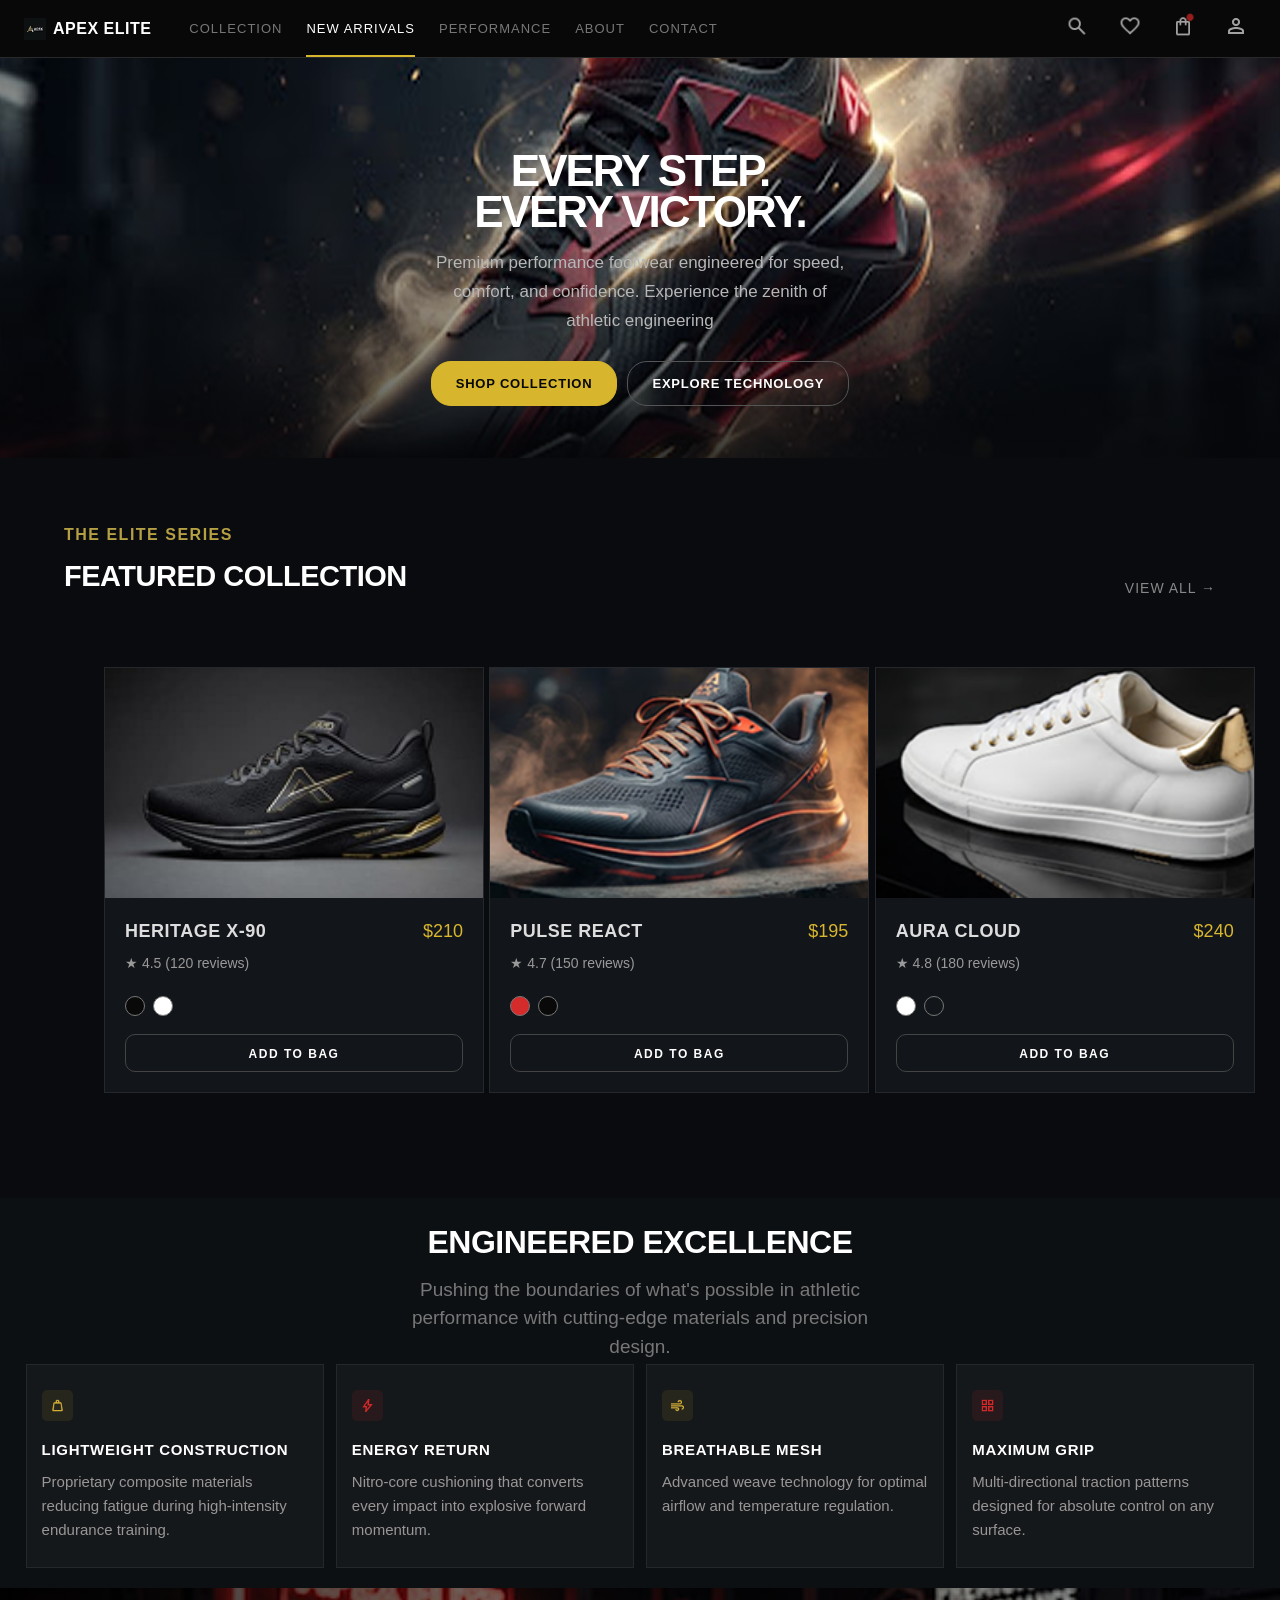
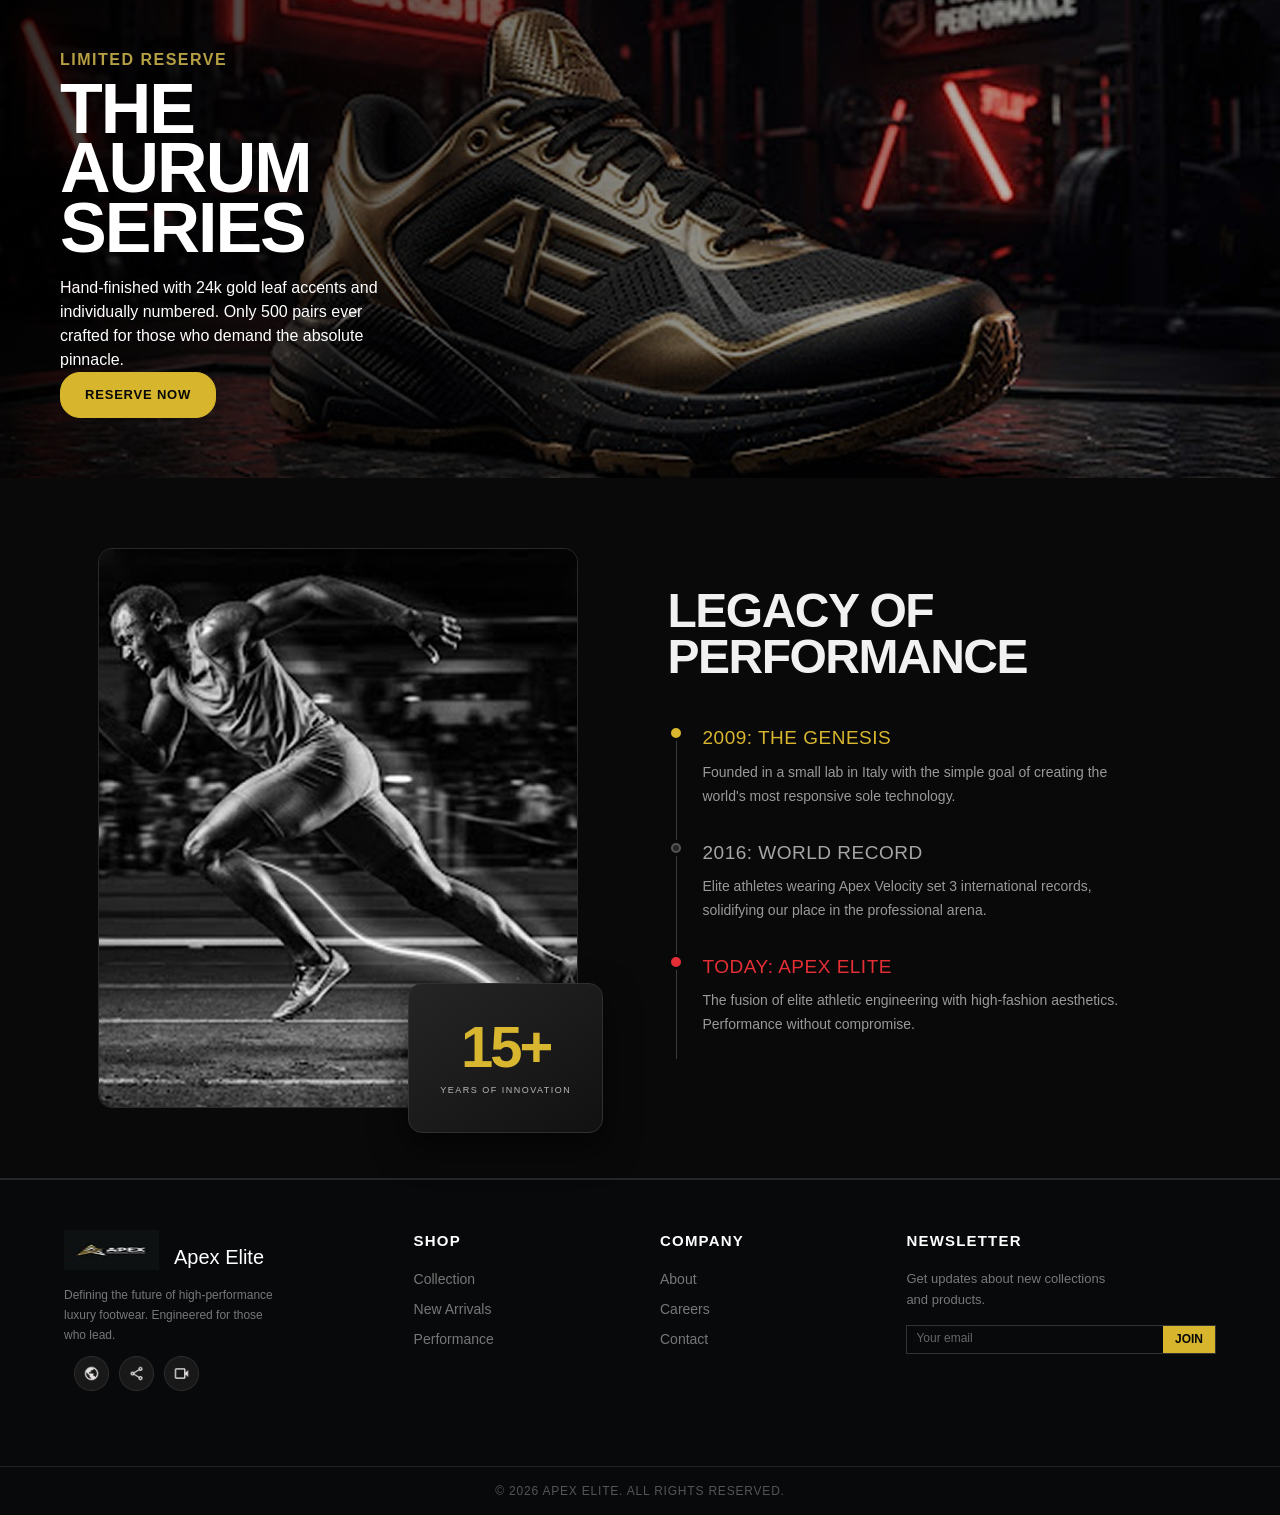
==== index.html @ 74d482a2 "first commit" ====
<!DOCTYPE html>
<html lang="en">

<head>
    <meta charset="UTF-8">
    <meta name="viewport"
        content="width=device-width, initial-scale=1.0">
    <title>APEX ELITE </title>
    <link rel="stylesheet" href="css/home.css">
    <link rel="stylesheet" href="css/navbar.css">
    <link rel="stylesheet" href="css/footer.css">
</head>
<body>

    <div id="header"></div>
    <div id="home"></div>
    <div id="footer"></div>
    <script src="js/main.js"></script>
</body>

</html>
---- css/home.css ----
* {
    margin: 0;
    padding: 0;
    box-sizing: border-box;
}
html {
    scroll-behavior: smooth;
}
body {
    background: #08090b;
    color: #ffffff;
    font-family: Arial, Helvetica, sans-serif;
    line-height: 1.5;
}
a {
    text-decoration: none;
}
button,
input {
    font-family: inherit;
}
button {
    cursor: pointer;
}
img {
    display: block;
    max-width: 100%;
}
#products-head{
    font-size: 30px;
    margin-top: 20px;
    margin-left: 40px;
}

.btn {
    display: inline-flex;
    align-items: center;
    justify-content: center;
    padding: 12px 24px;
    font-size: 9px;
    font-weight: 600;
    letter-spacing: 0.8px;
    border-radius: 2px;
    transition: 0.3s;
}
/* Yellow button */
.btn-primary {
    background: #d7b62d;
    color: #080808;
    border: 1px solid #d7b62d;
    border-radius: 20px;
    font-size: 13px;
}
.btn-primary:hover {
    background: #ffffff;
    border-color: #ffffff;
}
.btn-secondary {
    background: transparent;
    color: #ffffff;
    border-radius: 20px;
    border: 1px solid #555555;
    font-size: 13px;
}
.btn-secondary:hover {
    background: #ffffff;
    color: #080808;
    border-color: #ffffff;
}
section {
    width: 100%;
}
.section-label {
    margin-bottom: 8px;
    color: #b6a044;
    font-size: 16px;
    font-weight: 600;
    letter-spacing: 1.5px;
    text-transform: uppercase;
}
.section-header {
    display: flex;
    align-items: flex-end;
    justify-content: space-between;
    margin-bottom: 28px;
    font-size: 16px;
}
.section-header h2,
.section-heading h2 {
    font-size: 29px;
    font-weight: 700;
    letter-spacing: -0.5px;
}
.view-all {
    color: #888888;
    font-size: 14px;
    letter-spacing: 1px;
    transition: 0.3s;
}
.view-all:hover {
    color: #ffffff;
}
.hero {
    position: relative;
    min-height: 400px;
    display: flex;
    align-items: center;
    justify-content: center;
    background-image:
        url("../assets/banners/Image.png");
    background-size: cover;
    background-position: center;
    background-repeat: no-repeat;
    text-align: center;
}
.hero::before {
    content: "";
    position: absolute;
    inset: 0;
    background:
        linear-gradient(
            to bottom,
            transparent 40%,
            rgba(5, 6, 8, 0.8)
        );
}
.product-card {
    width: 100%;
    max-width: 380px;
    background: #1a1a1a;
    border: 1px solid #292929;
    overflow: hidden;
}
.product-image {
    position: relative;
    width: 100%;
    height: 290px;
    overflow: hidden;
    background: #222;
}
.product-image img {
    width: 100%;
    height: 100%;
    display: block;
    object-fit: cover;
    transition: transform 0.4s ease;
}
.product-card:hover .product-image img {
    transform: scale(1.04);
}
.badge {
    position: absolute;
    top: 12px;
    left: 12px;
    padding: 6px 11px;
    background: #d8b62f;
    color: #111;
    font-size: 10px;
    font-weight: 700;
    letter-spacing: 1px;
    text-transform: uppercase;
}
.badge1 {
    position: absolute;
    top: 12px;
    left: 12px;
    padding: 6px 11px;
    background: red;
    color: #111;
    font-size: 10px;
    font-weight: 700;
    letter-spacing: 1px;
    text-transform: uppercase;
}
.product-details {
    padding: 20px;
}
.product-top {
    display: flex;
    align-items: center;
    justify-content: space-between;
    margin-bottom: 8px;
}
.product-top h3 {
    color: #dddddd;
    font-size: 18px;
    font-weight: 600;
    letter-spacing: 0.5px;
}
.price {
    color: #d8b62f;
    font-size: 18px;
}
.rating {
    display: flex;
    align-items: center;
    gap: 5px;
    margin-bottom: 12px;
    color: #999999;
    font-size: 14px;
    font-weight: 500;
}
.star {
    color: #d8b62f;
    font-size: 15px;
}
.colors {
    display: flex;
    align-items: center;
    gap: 8px;
    padding: 10px 0;
    margin-bottom: 8px;
}
.color {
    width: 20px;
    height: 20px;
    display: block;
    border-radius: 50%;
    border: 1px solid #777;
    cursor: pointer;
}
.color.black {
    background: #090909;
}
.color.red {
    background: #d52b2b;
}
.color.yellow {
    background: #d8b62f;
}
.color.white {
    background: white;
}
.color.grey {
    background: rgb(99, 95, 95);
}

.color:hover {
    transform: scale(1.15);
}.add-to-bag {
    display: block;
    width: 100%;
    height: 38px;
    margin-top: 4px;
    background: transparent;
    border: 1px solid #444;
    color: #ffffff;
    font-size: 12px;
    border-radius: 10px;
    font-weight: 600;
    letter-spacing: 1.5px;
    text-align: center;
    text-decoration: none;
    line-height: 38px;
    transition: all 0.3s ease;
}

.add-to-bag:hover {
    background: #d8b62f;
    border-color: #d8b62f;
    color: #111;
}
.hero-content {
    position: relative;
    max-width: 600px;
    padding: 80px 20px 40px;
    z-index: 1;
}
/* Small text */
.hero-label {
    margin-bottom: 12px;
    color: #b8a34d;
    font-size: 8px;
    letter-spacing: 2px;
}
/* Main heading */
.hero h1 {
    margin-bottom: 16px;
    font-size: 44px;
    font-weight: 800;
    line-height: 0.95;
    letter-spacing: -2px;
    text-transform: uppercase;
}
.hero-description {
    max-width: 420px;
    margin: 0 auto 25px;
    color: #b7b7b7;
    font-size: 17px;
    line-height: 1.7;
}
/* Hero buttons */
.hero-buttons {
    display: flex;
    align-items: center;
    justify-content: center;
    gap: 10px;
}
.featured-section {
    padding: 65px 5%;
    background: #090b0e;
}
/* Product grid */
.product-grid {
    display: grid;
    grid-template-columns:
        repeat(3, minmax(0, 1fr));
    gap: 4px;
}
/* Product card */
.product-card {
    overflow: hidden;
    width: 800px;
    margin: 40px;
    background: #121519;
    border: 1px solid #24282c;
    transition:
        transform 0.3s ease,
        border-color 0.3s ease;
}
.product-card:hover {
    transform: translateY(-5px);
    border-color: #555555;
}
/* Product image */
.product-image {
    position: relative;
    height: 230px;
    overflow: hidden;
    background: #171b1f;
}
.product-image img {
    width: 100%;
    height: 100%;
    object-fit: cover;
    transition: transform 0.5s ease;
}
.product-card:hover .product-image img {
    transform: scale(1.05);
}

.product-badge {
    position: absolute;
    top: 10px;
    left: 10px;
    padding: 4px 7px;
    background: #d7b62d;
    color: #090909;
    font-size: 7px;
    font-weight: bold;
    letter-spacing: 0.8px;
}

.product-info {
    padding: 16px;
}
.product-category {
    margin-bottom: 5px;
    color: #777777;
    font-size: 7px;
    letter-spacing: 1.2px;
}
.product-info h3 {
    margin-bottom: 8px;
    color: #ffffff;
    font-size: 12px;
    letter-spacing: 0.4px;
}
.product-price {
    margin-bottom: 14px;
    color: #d7b62d;
    font-size: 11px;
    font-weight: 600;
}
.product-link {
    color: #999999;
    font-size: 7px;
    letter-spacing: 1px;
    transition: 0.3s;
}
.product-link:hover {
    color: #ffffff;
}

.excellence-section {
    padding: 20px 2%;
    background: #0d1013;
    text-align: center;
}

.section-heading {
    max-width: 500px;
    font-size: 14px;
    margin: 0 auto 3px;
}
.section-heading h2 {
    margin-bottom: 10px;
    text-transform: uppercase;
    font-size: 32px;
}
.section-heading > p:last-child {
    color: #777777;
    font-size: 19px;
}

.features-grid {
    display: grid;
    grid-template-columns:
        repeat(4, 1fr);
    gap: 12px;
}
.feature-card {
    min-height: 150px;
    padding: 25px 15px;
    background: #15181b;
    border: 1px solid #25282b;
    text-align: left;
    transition:
        transform 0.3s ease,
        border-color 0.3s ease;
}
.feature-card:hover {
    transform: translateY(-4px);
    border-color: #555555;
}
.feature-card img {
    width: 31px;
    height: 31px;
    margin-bottom: 18px;
    object-fit: contain;
}
.feature-card h3 {
    margin-bottom: 8px;
    font-size: 15px;
    letter-spacing: 0.7px;
}
.feature-card p {
    color: #9a9696;
    font-size: 15px;
    line-height: 1.6;
}
.aurum-section {
    position: relative;
    min-height: 300px;
    display: flex;
    align-items: center;
    padding: 60px;
    background-image:
        linear-gradient(
            to right,
            rgba(0, 0, 0, 0.8),
            rgba(0, 0, 0, 0.15)
        ),
        url("../assets/banners/Image (4).png");
    background-size: cover;
    background-position: center;
}
.aurum-content {
    position: relative;
    max-width: 350px;
    z-index: 1;
}
.aurum-content h2 {
    margin-bottom: 18px;
    font-size: clamp(42px, 6vw, 70px);
    line-height: 0.85;
    font-weight: 800;
    letter-spacing: -2px;
}
.legacy-section {
    width: 100%;
    min-height: 640px;
    display: grid;
    grid-template-columns: 1fr 1fr;
    align-items: center;
    gap: 55px;
    padding: 70px 5%;
    background: #090909;
}
.legacy-image-container {
    position: relative;
    width: 100%;
    max-width: 480px;
    margin: auto;
}
.legacy-image {
    width: 100%;
    height: 560px;
    overflow: hidden;
    border-radius: 14px;
    border: 1px solid #292929;
    background: #111;
}
.legacy-image img {
    width: 100%;
    height: 100%;
    display: block;
    object-fit: cover;
    object-position: center;
    filter: grayscale(100%);
    transition: transform 0.5s ease;
}
.legacy-image:hover img {
    transform: scale(1.03);
}
.innovation-badge {
    position: absolute;
    right: -25px;
    bottom: -25px;
    width: 195px;
    height: 150px;
    display: flex;
    flex-direction: column;
    align-items: center;
    justify-content: center;
    background: linear-gradient(
        145deg,
        #252525,
        #111111
    );
    border: 1px solid #303030;
    border-radius: 14px;
    box-shadow:
        0 15px 35px rgba(0, 0, 0, 0.6);
    z-index: 2;
}
.innovation-badge h3 {
    margin: 0;
    color: #d8b62f;
    font-size: 58px;
    line-height: 1;
    font-weight: 800;
    letter-spacing: -3px;
}
.innovation-badge p {
    margin-top: 8px;
    color: #b7b7b7;
    font-size: 9px;
    letter-spacing: 1.5px;
}
.legacy-content {
    width: 100%;
    max-width: 560px;
    padding-right: 20px;
}
.legacy-content > h2 {
    margin-bottom: 45px;
    color: #f1f1f1;
    font-size: clamp(35px, 4vw, 48px);
    font-weight: 800;
    line-height: 0.95;
    letter-spacing: -1.5px;
}
.timeline {
    position: relative;
    padding-left: 35px;
}

.timeline::before {
    content: "";
    position: absolute;
    left: 8px;
    top: 8px;
    bottom: 8px;
    width: 1px;
    background: #3a3a3a;
}
.timeline-item {
    position: relative;
    min-height: 105px;
    padding-bottom: 30px;
}
.timeline-dot {
    position: absolute;
    left: -32px;
    top: 4px;
    width: 10px;
    height: 10px;
    border-radius: 50%;
    background: #252525;
    border: 2px solid #555;
    box-shadow: 0 0 0 3px #090909;
}
/* First dot */
.timeline-item.active .timeline-dot {
    background: #d8b62f;
    border-color: #d8b62f;
}
/* Last dot */
.timeline-item.today .timeline-dot {
    background: #e52e35;
    border-color: #e52e35;
}
.timeline-text h3 {
    margin-bottom: 8px;
    color: #a6a6a6;
    font-size: 19px;
    font-weight: 400;
    letter-spacing: 0.5px;
}

.timeline-item.active .timeline-text h3 {
    color: #d8b62f;
}

.timeline-item.today .timeline-text h3 {
    color: #e52e35;
}
.timeline-text p {
    max-width: 450px;
    color: #999999;
    font-size: 14px;
    line-height: 1.7;
}
@media (max-width: 900px) {
    .legacy-section {
        grid-template-columns: 1fr;
        gap: 60px;
        padding: 60px 5%;
    }
    .legacy-image-container {
        max-width: 500px;
    }
    .legacy-content {
        max-width: 600px;
        margin: auto;
        padding-right: 0;
    }
}
@media (max-width: 600px) {
    .legacy-section {
        padding: 50px 20px;
        gap: 50px;
    }
    .legacy-image {
        height: 400px;
        border-radius: 10px;
    }
    .innovation-badge {
        right: -10px;
        bottom: -20px;
        width: 150px;
        height: 115px;
    }
    .innovation-badge h3 {
        font-size: 45px;
    }
    .innovation-badge p {
        font-size: 7px;
    }
    .legacy-content > h2 {
        font-size: 35px;
        margin-bottom: 35px;
    }
    .timeline {
        padding-left: 30px;
    }
    .timeline-dot {
        left: -27px;
    }
    .timeline-text h3 {
        font-size: 11px;
    }
    .timeline-text p {
        font-size: 9px;
    }
}


@media (max-width: 900px) {
    .navbar {
        padding: 0 18px;
    }
    .nav-links {
        gap: 15px;
        margin-left: 20px;
    }
    .product-grid {
        grid-template-columns:
            repeat(2, 1fr);
    }
    .features-grid {
        grid-template-columns:
            repeat(2, 1fr);
    }
    .footer-container {
        grid-template-columns:
            repeat(2, 1fr);
    }
}
@media (max-width: 650px) {

    .navbar {
        height: 55px;
        padding: 0 15px;
    }
    .nav-links {
        display: none;
    }
    .nav-actions {
        gap: 9px;
    }

    .hero {
        min-height: 430px;
    }
    .hero h1 {
        font-size: 38px;
        letter-spacing: -1.5px;
    }
    .hero-description {
        font-size: 9px;
    }
    .hero-buttons {
        flex-direction: column;
        width: 100%;
    }
    .hero-buttons .btn {
        width: 180px;
    }

    .featured-section {
        padding: 45px 15px;
    }
    .section-header {
        align-items: flex-start;
        flex-direction: column;
        gap: 10px;
    }
    .section-header h2,
    .section-heading h2 {
        font-size: 20px;
    }
    .product-grid {
        grid-template-columns: 1fr;
    }
    .product-image {
        height: 250px;
    }

    .excellence-section {
        padding: 45px 15px;
    }
    .features-grid {
        grid-template-columns: 1fr;
    }

    .aurum-section {
        min-height: 420px;
        padding: 40px 25px;
        background-position: center;
    }
    .aurum-content h2 {
        font-size: 48px;
    }

    .legacy-section {
        grid-template-columns: 1fr;
    }
    .legacy-image {
        min-height: 300px;
    }
    .legacy-content {
        padding: 45px 25px;
    }

    .footer-container {
        grid-template-columns: 1fr;
        gap: 30px;
        padding: 40px 20px;
    }
}
---- css/navbar.css ----
.navbar {
    width: 100%;
    height: 58px;
    display: flex;
    align-items: center;
    padding: 0 24px;
    background: #080808;
    border-bottom: 1px solid #292929;
    position: relative;
}
.logo {
    display: flex;
    align-items: center;
    gap: 7px;
    color: #ffffff;
    font-size: 16px;
    font-weight: 700;
    letter-spacing: 0.5px;
    white-space: nowrap;
}
.logo img {
    width: 22px;
    height: 22px;
    object-fit: contain;
}
.nav-links {
    height: 100%;
    display: flex;
    align-items: center;
    gap: 24px;
    margin-left: 38px;
}
.nav-links a {
    position: relative;
    height: 100%;
    display: flex;
    align-items: center;
    color: #777777;
    font-size: 13px;
    letter-spacing: 1px;
    white-space: nowrap;
    transition: 0.3s;
}
.nav-links a:hover {
    color: #ffffff;
}
.nav-links a.active {
    color: #ffffff;
}
.nav-links a.active::after {
    content: "";
    position: absolute;
    left: 0;
    right: 0;
    bottom: 0;
    height: 2px;
    background: #d7b62d;
}
.nav-actions {
    margin-left: auto;
    display: flex;
    align-items: center;
    gap: 13px;
}.icon-btn {
    position: relative;
    width: 40px;
    height: 30px;
    padding: 0;
    border: none;
    background: transparent;
    display: flex;
    align-items: center;
    justify-content: center;
}

.icon-btn img {
    width: 52px;
    height: 38px;
    object-fit: contain;
    opacity: 0.7;
    transition: 0.3s;
}

.icon-btn:hover img {
    opacity: 1;
}
.cart-icon {
    text-decoration: none;
}
.cart-count {
    position: absolute;
    top: 2px;
    right: -4px;
    min-width: 9px;
    height: 9px;
    padding: 1px;
    display: flex;
    align-items: center;
    justify-content: center;
    border-radius: 50%;
    background: #d52b2b;
    color: #ffffff;
    font-size: 5px;
    font-weight: bold;
}
---- css/footer.css ----
.logofoot{
    display: flex;
    align-items: center;
    gap:15px;
}
.log{
    font-size: 20px;
}
.footlo{
    height: 40px;
    width: 20px;
}
#footpara{
    font-size: 12px;;
}
.footImage{
    display: flex;
    flex-direction: row;
    gap: 10px;
    height: 70px;
    width: 60px;
    padding: 10px;
}

#footer {
    background: #08090b;
    border-top: 1px solid #24272a;
}
.footer-container {
    display: grid;
    grid-template-columns:
        1.5fr 1fr 1fr 1.5fr;
    gap: 40px;
    padding: 50px 5%;
}

.footer-brand img {
    width: 95px;
    margin-bottom: 15px;
}
.footer-brand p {
    max-width: 220px;
    color: #777777;
    font-size: 20px;
    line-height:1.7;
}
/* Footer columns */
.footer-column {
    display: flex;
    flex-direction: column;
    gap: 9px;
}
.footer-column h3 {
    margin-bottom: 8px;
    color: #ffffff;
    font-size: 15px;
    letter-spacing: 1.2px;
}
.footer-column a {
    color: #777777;
    font-size: 14px;
    transition: 0.3s;
}
.footer-column a:hover {
    color: #ffffff;
}
.footer-column p {
    max-width: 220px;
    color: #777777;
    font-size: 13px;
    line-height: 1.6;
}
/* Newsletter */
.newsletter-form {
    display: flex;
    margin-top: 5px;
    border: 1px solid #333333;
}
.newsletter-form input {
    width: 100%;
    padding: 9px;
    background: transparent;
    border: none;
    outline: none;
    color: #ffffff;
    font-size: 8px;
}
.newsletter-form input::placeholder {
    color: #666666;
    font-size: 12px;
}
.newsletter-form button {
    padding: 0 12px;
    border: none;
    background: #d7b62d;
    color: #080808;
    font-size: 12px;
    font-weight: bold;
}

.footer-bottom {
    padding: 15px 5%;
    border-top: 1px solid #202326;
    text-align: center;
}
.footer-bottom p {
    color: #555555;
    font-size: 12px;
    letter-spacing: 0.8px;
}
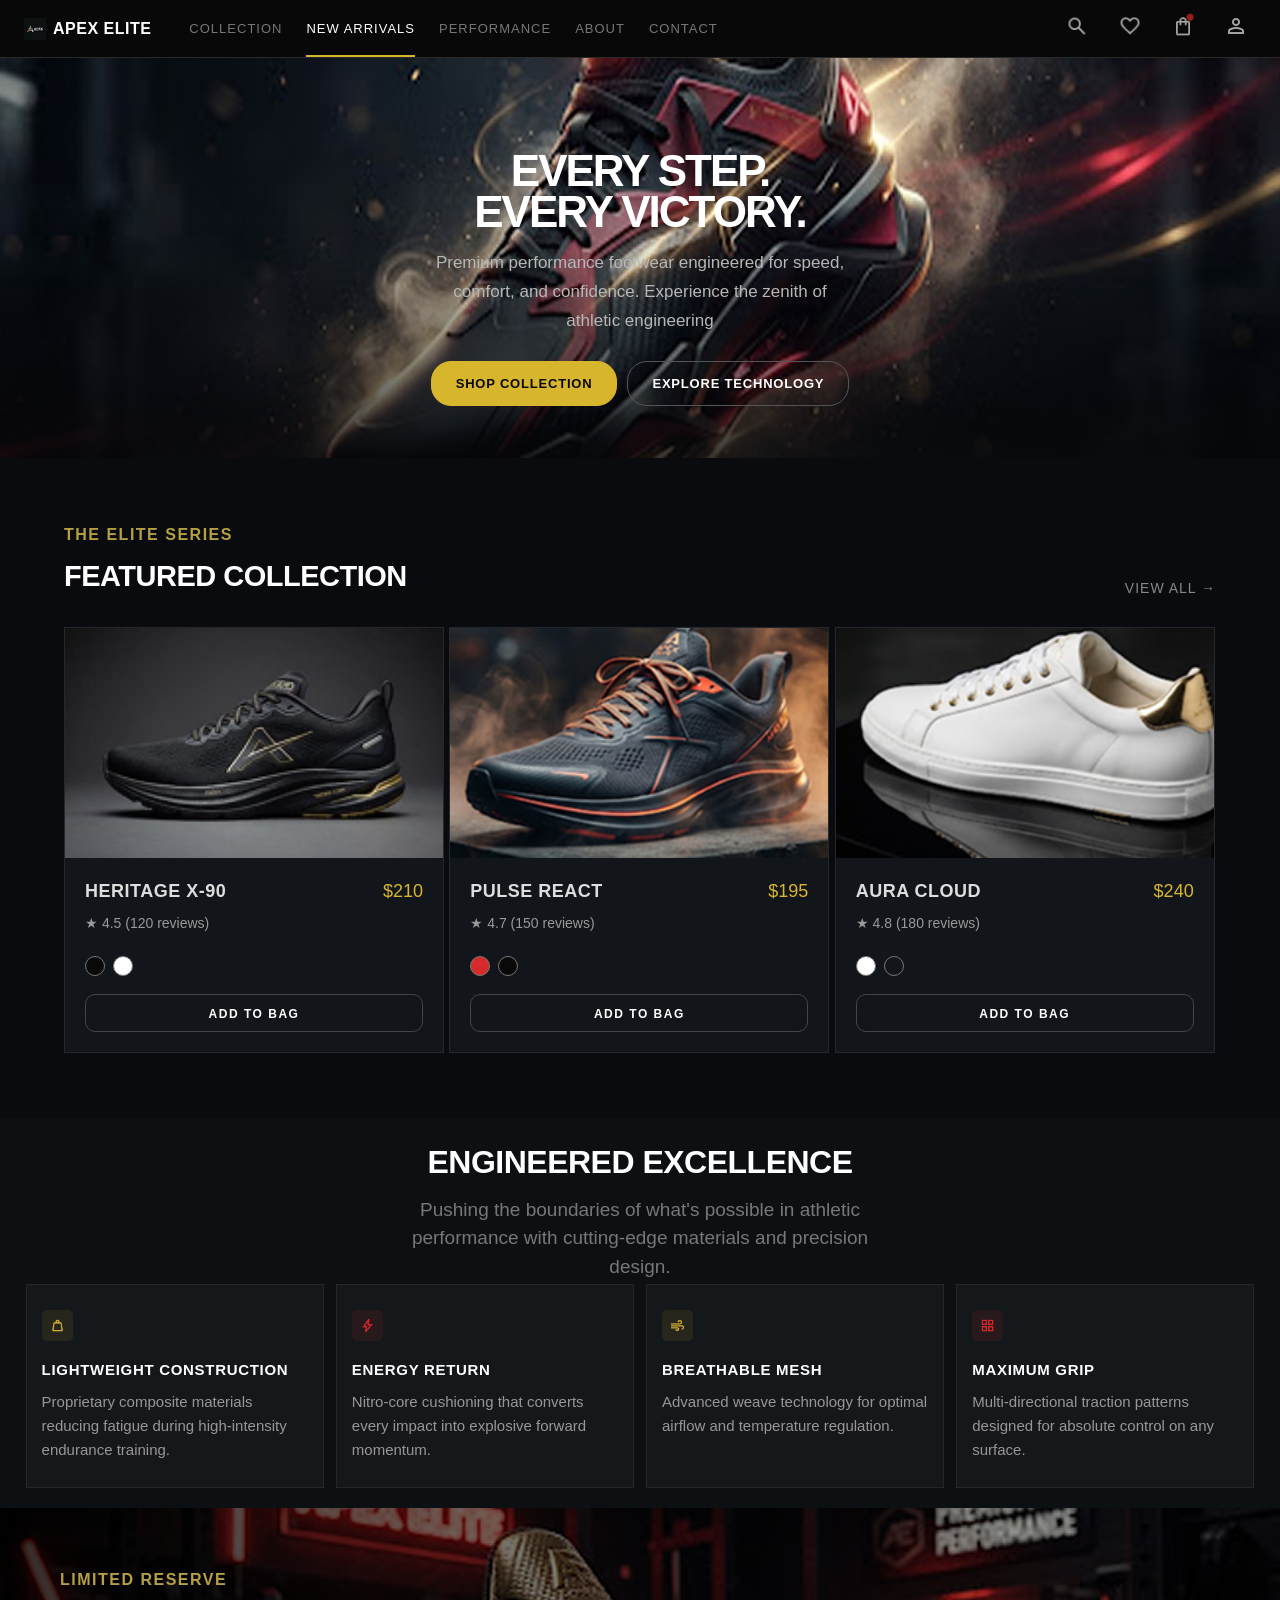
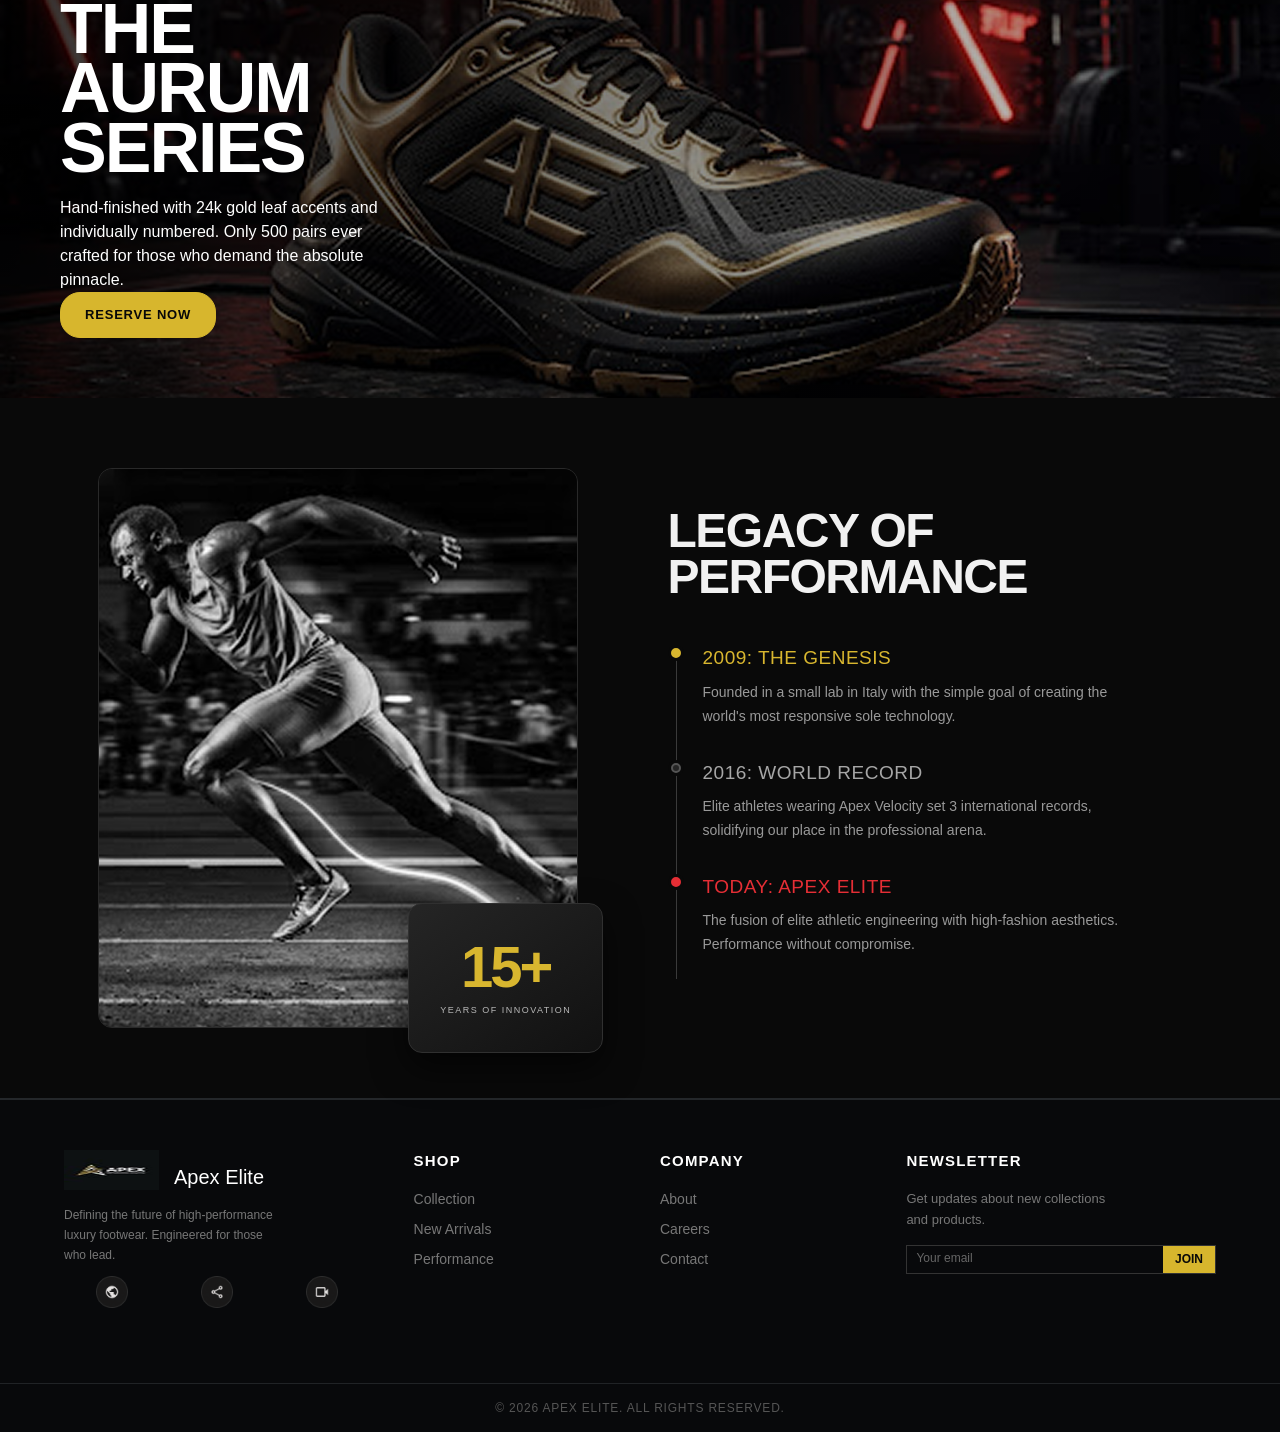
==== commit 5adecf02: "responsivness" ====
--- a/index.html
+++ b/index.html
@@ -3,15 +3,14 @@
 
 <head>
     <meta charset="UTF-8">
-    <meta name="viewport"
-        content="width=device-width, initial-scale=1.0">
+    <meta name="viewport" content="width=device-width, initial-scale=1.0">
     <title>APEX ELITE </title>
     <link rel="stylesheet" href="css/home.css">
     <link rel="stylesheet" href="css/navbar.css">
     <link rel="stylesheet" href="css/footer.css">
 </head>
+
 <body>
-
     <div id="header"></div>
     <div id="home"></div>
     <div id="footer"></div>
--- a/css/home.css
+++ b/css/home.css
@@ -11,6 +11,9 @@
     color: #ffffff;
     font-family: Arial, Helvetica, sans-serif;
     line-height: 1.5;
+    overflow-x: hidden;
+    width: 100%;
+    max-width: 100%;
 }
 a {
     text-decoration: none;
@@ -310,8 +313,7 @@
 /* Product card */
 .product-card {
     overflow: hidden;
-    width: 800px;
-    margin: 40px;
+    width: 100%;
     background: #121519;
     border: 1px solid #24282c;
     transition:
@@ -612,11 +614,70 @@
     font-size: 14px;
     line-height: 1.7;
 }
-@media (max-width: 900px) {
+#products-head {
+    font-size: 30px;
+    margin-top: 20px;
+    margin-left: 40px;
+    margin-right: 20px;
+}
+
+@media (max-width: 1024px) {
+    #products-head {
+        font-size: 26px;
+        margin-left: 24px;
+    }
+    .hero {
+        min-height: 380px;
+    }
+    .hero h1 {
+        font-size: 40px;
+    }
+    .hero-description {
+        font-size: 15px;
+    }
+    .featured-section {
+        padding: 55px 4%;
+    }
+    .product-grid {
+        grid-template-columns: repeat(2, minmax(0, 1fr));
+        gap: 16px;
+    }
+    .product-image {
+        height: 240px;
+    }
+    .section-header h2,
+    .section-heading h2 {
+        font-size: 26px;
+    }
+    .section-heading > p:last-child {
+        font-size: 16px;
+    }
+    .excellence-section {
+        padding: 55px 4%;
+    }
+    .features-grid {
+        grid-template-columns: repeat(2, 1fr);
+        gap: 16px;
+    }
+    .feature-card {
+        padding: 22px 18px;
+        min-height: 170px;
+    }
+    .feature-card p {
+        font-size: 13px;
+    }
+    .aurum-section {
+        padding: 55px 5%;
+        min-height: 340px;
+    }
+    .aurum-content h2 {
+        font-size: 54px;
+    }
     .legacy-section {
         grid-template-columns: 1fr;
         gap: 60px;
         padding: 60px 5%;
+        min-height: auto;
     }
     .legacy-image-container {
         max-width: 500px;
@@ -627,146 +688,263 @@
         padding-right: 0;
     }
 }
-@media (max-width: 600px) {
+
+@media (max-width: 768px) {
+    #products-head {
+        font-size: 22px;
+        margin-left: 16px;
+        margin-top: 16px;
+    }
+    .hero {
+        min-height: 400px;
+    }
+    .hero h1 {
+        font-size: 34px;
+        letter-spacing: -1.5px;
+    }
+    .hero-description {
+        font-size: 14px;
+        padding: 0 10px;
+    }
+    .hero-buttons {
+        flex-direction: column;
+        width: 100%;
+        gap: 12px;
+        padding: 0 20px;
+    }
+    .hero-buttons .btn {
+        width: 100%;
+        max-width: 260px;
+    }
+    .hero-content {
+        padding: 70px 15px 35px;
+    }
+    .featured-section {
+        padding: 45px 20px;
+    }
+    .section-header {
+        align-items: flex-start;
+        flex-direction: column;
+        gap: 12px;
+    }
+    .section-header h2,
+    .section-heading h2 {
+        font-size: 22px;
+    }
+    .section-label {
+        font-size: 13px;
+    }
+    .section-heading > p:last-child {
+        font-size: 14px;
+    }
+    .product-grid {
+        grid-template-columns: repeat(2, minmax(0, 1fr));
+        gap: 12px;
+    }
+    .product-image {
+        height: 200px;
+    }
+    .product-details {
+        padding: 14px;
+    }
+    .product-top h3 {
+        font-size: 15px;
+    }
+    .price {
+        font-size: 15px;
+    }
+    .excellence-section {
+        padding: 45px 20px;
+    }
+    .features-grid {
+        grid-template-columns: repeat(2, 1fr);
+        gap: 12px;
+    }
+    .feature-card {
+        padding: 18px 14px;
+        min-height: 160px;
+    }
+    .feature-card h3 {
+        font-size: 13px;
+    }
+    .feature-card p {
+        font-size: 12px;
+    }
+    .feature-card img {
+        width: 26px;
+        height: 26px;
+        margin-bottom: 14px;
+    }
+    .aurum-section {
+        min-height: 380px;
+        padding: 45px 25px;
+        background-position: center;
+    }
+    .aurum-content h2 {
+        font-size: 46px;
+    }
+    .aurum-content p {
+        font-size: 14px;
+    }
     .legacy-section {
         padding: 50px 20px;
         gap: 50px;
     }
     .legacy-image {
-        height: 400px;
+        height: 420px;
         border-radius: 10px;
+    }
+    .legacy-image img {
+        height: 100%;
     }
     .innovation-badge {
         right: -10px;
         bottom: -20px;
-        width: 150px;
-        height: 115px;
+        width: 160px;
+        height: 120px;
     }
     .innovation-badge h3 {
-        font-size: 45px;
+        font-size: 46px;
+    }
+    .innovation-badge p {
+        font-size: 8px;
+    }
+    .legacy-content > h2 {
+        font-size: 32px;
+        margin-bottom: 35px;
+    }
+    .timeline {
+        padding-left: 30px;
+    }
+    .timeline-dot {
+        left: -27px;
+    }
+    .timeline-item {
+        min-height: 90px;
+        padding-bottom: 24px;
+    }
+    .timeline-text h3 {
+        font-size: 15px;
+    }
+    .timeline-text p {
+        font-size: 12px;
+    }
+    .btn-primary,
+    .btn-secondary {
+        font-size: 12px;
+        padding: 11px 20px;
+    }
+}
+
+@media (max-width: 480px) {
+    #products-head {
+        font-size: 20px;
+        margin-left: 12px;
+        margin-top: 12px;
+    }
+    .hero {
+        min-height: 420px;
+    }
+    .hero h1 {
+        font-size: 28px;
+        letter-spacing: -1px;
+    }
+    .hero-description {
+        font-size: 13px;
+        line-height: 1.6;
+    }
+    .hero-buttons {
+        padding: 0 10px;
+    }
+    .hero-buttons .btn {
+        max-width: 100%;
+    }
+    .hero-content {
+        padding: 60px 12px 30px;
+    }
+    .featured-section {
+        padding: 35px 14px;
+    }
+    .section-header h2,
+    .section-heading h2 {
+        font-size: 19px;
+    }
+    .section-label {
+        font-size: 11px;
+    }
+    .section-heading > p:last-child {
+        font-size: 13px;
+    }
+    .view-all {
+        font-size: 12px;
+    }
+    .product-grid {
+        grid-template-columns: 1fr;
+        gap: 14px;
+    }
+    .product-image {
+        height: 240px;
+    }
+    .excellence-section {
+        padding: 35px 14px;
+    }
+    .features-grid {
+        grid-template-columns: 1fr;
+        gap: 10px;
+    }
+    .feature-card {
+        min-height: 140px;
+        padding: 16px 14px;
+    }
+    .aurum-section {
+        min-height: 400px;
+        padding: 35px 18px;
+    }
+    .aurum-content h2 {
+        font-size: 40px;
+    }
+    .aurum-content p {
+        font-size: 13px;
+    }
+    .legacy-section {
+        padding: 40px 14px;
+        gap: 45px;
+    }
+    .legacy-image {
+        height: 340px;
+    }
+    .innovation-badge {
+        right: -8px;
+        bottom: -18px;
+        width: 140px;
+        height: 105px;
+    }
+    .innovation-badge h3 {
+        font-size: 40px;
     }
     .innovation-badge p {
         font-size: 7px;
     }
     .legacy-content > h2 {
-        font-size: 35px;
-        margin-bottom: 35px;
+        font-size: 28px;
+        margin-bottom: 30px;
     }
     .timeline {
-        padding-left: 30px;
+        padding-left: 28px;
     }
     .timeline-dot {
-        left: -27px;
+        left: -25px;
+        width: 9px;
+        height: 9px;
+    }
+    .timeline-item {
+        min-height: 80px;
+        padding-bottom: 20px;
     }
     .timeline-text h3 {
+        font-size: 13px;
+    }
+    .timeline-text p {
         font-size: 11px;
     }
-    .timeline-text p {
-        font-size: 9px;
-    }
-}
-
-
-@media (max-width: 900px) {
-    .navbar {
-        padding: 0 18px;
-    }
-    .nav-links {
-        gap: 15px;
-        margin-left: 20px;
-    }
-    .product-grid {
-        grid-template-columns:
-            repeat(2, 1fr);
-    }
-    .features-grid {
-        grid-template-columns:
-            repeat(2, 1fr);
-    }
-    .footer-container {
-        grid-template-columns:
-            repeat(2, 1fr);
-    }
-}
-@media (max-width: 650px) {
-
-    .navbar {
-        height: 55px;
-        padding: 0 15px;
-    }
-    .nav-links {
-        display: none;
-    }
-    .nav-actions {
-        gap: 9px;
-    }
-
-    .hero {
-        min-height: 430px;
-    }
-    .hero h1 {
-        font-size: 38px;
-        letter-spacing: -1.5px;
-    }
-    .hero-description {
-        font-size: 9px;
-    }
-    .hero-buttons {
-        flex-direction: column;
-        width: 100%;
-    }
-    .hero-buttons .btn {
-        width: 180px;
-    }
-
-    .featured-section {
-        padding: 45px 15px;
-    }
-    .section-header {
-        align-items: flex-start;
-        flex-direction: column;
-        gap: 10px;
-    }
-    .section-header h2,
-    .section-heading h2 {
-        font-size: 20px;
-    }
-    .product-grid {
-        grid-template-columns: 1fr;
-    }
-    .product-image {
-        height: 250px;
-    }
-
-    .excellence-section {
-        padding: 45px 15px;
-    }
-    .features-grid {
-        grid-template-columns: 1fr;
-    }
-
-    .aurum-section {
-        min-height: 420px;
-        padding: 40px 25px;
-        background-position: center;
-    }
-    .aurum-content h2 {
-        font-size: 48px;
-    }
-
-    .legacy-section {
-        grid-template-columns: 1fr;
-    }
-    .legacy-image {
-        min-height: 300px;
-    }
-    .legacy-content {
-        padding: 45px 25px;
-    }
-
-    .footer-container {
-        grid-template-columns: 1fr;
-        gap: 30px;
-        padding: 40px 20px;
-    }
-}
+}
--- a/css/navbar.css
+++ b/css/navbar.css
@@ -74,6 +74,10 @@
     justify-content: center;
 }
 
+.nav-toggle {
+    display: none;
+}
+
 .icon-btn img {
     width: 52px;
     height: 38px;
@@ -104,3 +108,94 @@
     font-size: 5px;
     font-weight: bold;
 }
+
+@media (max-width: 1024px) {
+    .navbar {
+        padding: 0 20px;
+    }
+    .nav-links {
+        gap: 18px;
+        margin-left: 25px;
+    }
+    .nav-links a {
+        font-size: 12px;
+    }
+    .nav-actions {
+        gap: 10px;
+    }
+    .icon-btn img {
+        width: 46px;
+        height: 34px;
+    }
+}
+
+@media (max-width: 768px) {
+    .navbar {
+        height: 56px;
+        padding: 0 16px;
+        justify-content: space-between;
+    }
+    .logo {
+        font-size: 14px;
+        gap: 5px;
+    }
+    .logo img {
+        width: 20px;
+        height: 20px;
+    }
+    .nav-links {
+        display: none;
+        position: absolute;
+        top: 100%;
+        left: 0;
+        width: 100%;
+        height: auto;
+        margin: 0;
+        padding: 8px 16px;
+        flex-direction: column;
+        align-items: stretch;
+        gap: 0;
+        background: #080808;
+        border-bottom: 1px solid #292929;
+        z-index: 10;
+    }
+    .nav-links.show {
+        display: flex;
+    }
+    .nav-links a {
+        min-height: 44px;
+        height: auto;
+    }
+    .nav-links a.active::after {
+        left: auto;
+        width: 2px;
+        height: 20px;
+        top: 50%;
+        right: 0;
+        bottom: auto;
+        transform: translateY(-50%);
+    }
+    .nav-actions {
+        display: none;
+    }
+    .nav-toggle {
+        display: flex;
+        align-items: center;
+        justify-content: center;
+        width: 40px;
+        height: 40px;
+        padding: 0;
+        border: 0;
+        background: transparent;
+        color: #ffffff;
+        font-size: 24px;
+        cursor: pointer;
+    }
+}
+
+@media (max-width: 480px) {
+    .navbar {
+        height: 52px;
+        padding: 0 12px;
+    }
+}
--- a/css/footer.css
+++ b/css/footer.css
@@ -1,112 +1,301 @@
-
-
-.logofoot{
+.logofoot {
+  display: flex;
+  align-items: center;
+  gap: 15px;
+}
+
+.log {
+  font-size: 20px;
+}
+
+.footlo {
+  height: 40px;
+  width: 20px;
+}
+
+#footpara {
+  font-size: 12px;
+}
+
+/* Footer social/image section */
+.footImage {
+  display: flex;
+  align-items: center;
+  gap: 10px;
+  flex-wrap: wrap;
+  padding: 10px 0;
+}
+
+.footImage img {
+  width: 32px;
+  height: 32px;
+  object-fit: contain;
+}
+
+/* Footer */
+#footer {
+  background: #08090b;
+  border-top: 1px solid #24272a;
+}
+
+.footer-container {
+  display: grid;
+  grid-template-columns: 1.5fr 1fr 1fr 1.5fr;
+  gap: 40px;
+  padding: 50px 5%;
+}
+
+.footer-brand img {
+  width: 95px;
+  margin-bottom: 15px;
+}
+
+.footer-brand p {
+  max-width: 220px;
+  color: #777777;
+  font-size: 20px;
+  line-height: 1.7;
+}
+
+/* Footer columns */
+.footer-column {
+  display: flex;
+  flex-direction: column;
+  gap: 9px;
+}
+
+.footer-column h3 {
+  margin-bottom: 8px;
+  color: #ffffff;
+  font-size: 15px;
+  letter-spacing: 1.2px;
+}
+
+.footer-column a {
+  color: #777777;
+  font-size: 14px;
+  transition: 0.3s;
+}
+
+.footer-column a:hover {
+  color: #ffffff;
+}
+
+.footer-column p {
+  max-width: 220px;
+  color: #777777;
+  font-size: 13px;
+  line-height: 1.6;
+}
+
+/* Newsletter */
+.newsletter-form {
+  display: flex;
+  width: 100%;
+  margin-top: 5px;
+  border: 1px solid #333333;
+}
+
+.newsletter-form input {
+  width: 100%;
+  min-width: 0;
+  padding: 9px;
+  background: transparent;
+  border: none;
+  outline: none;
+  color: #ffffff;
+  font-size: 8px;
+}
+
+.newsletter-form input::placeholder {
+  color: #666666;
+  font-size: 12px;
+}
+
+.newsletter-form button {
+  flex-shrink: 0;
+  padding: 0 12px;
+  border: none;
+  background: #d7b62d;
+  color: #080808;
+  font-size: 12px;
+  font-weight: bold;
+}
+
+/* Bottom */
+.footer-bottom {
+  padding: 15px 5%;
+  border-top: 1px solid #202326;
+  text-align: center;
+}
+
+.footer-bottom p {
+  color: #555555;
+  font-size: 12px;
+  letter-spacing: 0.8px;
+}
+
+/* =========================
+   TABLET
+   ========================= */
+
+@media (max-width: 1024px) {
+  .footer-container {
+    grid-template-columns: 1.5fr 1fr 1fr 1.5fr;
+    gap: 30px;
+    padding: 45px 4%;
+  }
+
+  .footer-brand p {
+    font-size: 15px;
+  }
+
+  .footImage {
+    gap: 8px;
+    padding: 5px 0;
+  }
+
+  .footImage img {
+    width: 30px;
+    height: 30px;
+  }
+}
+
+@media (max-width: 768px) {
+  .footer-container {
+    grid-template-columns: 1fr 1fr;
+    gap: 35px;
+    padding: 45px 5%;
+  }
+
+  .footer-brand {
+    grid-column: 1 / -1;
+  }
+
+  .footer-brand p {
+    font-size: 14px;
+    max-width: 100%;
+  }
+
+  .footer-column h3 {
+    font-size: 14px;
+  }
+
+  .footer-column a {
+    font-size: 13px;
+  }
+
+  .newsletter-form input {
+    font-size: 11px;
+    padding: 10px;
+  }
+
+  .newsletter-form input::placeholder {
+    font-size: 11px;
+  }
+
+  .newsletter-form button {
+    font-size: 11px;
+    padding: 0 14px;
+  }
+
+  .logofoot {
+    gap: 10px;
+  }
+
+  .log {
+    font-size: 18px;
+  }
+
+  .footlo {
+    height: 34px;
+    width: 18px;
+  }
+
+  /* Responsive social images */
+  .footImage {
+    width: 100%;
     display: flex;
     align-items: center;
-    gap:15px;
-}
-.log{
-    font-size: 20px;
-}
-.footlo{
-    height: 40px;
-    width: 20px;
-}
-#footpara{
-    font-size: 12px;;
-}
-.footImage{
-    display: flex;
-    flex-direction: row;
     gap: 10px;
-    height: 70px;
-    width: 60px;
-    padding: 10px;
-}
-
-#footer {
-    background: #08090b;
-    border-top: 1px solid #24272a;
-}
-.footer-container {
-    display: grid;
-    grid-template-columns:
-        1.5fr 1fr 1fr 1.5fr;
-    gap: 40px;
-    padding: 50px 5%;
-}
-
-.footer-brand img {
-    width: 95px;
-    margin-bottom: 15px;
-}
-.footer-brand p {
-    max-width: 220px;
-    color: #777777;
-    font-size: 20px;
-    line-height:1.7;
-}
-/* Footer columns */
-.footer-column {
-    display: flex;
-    flex-direction: column;
-    gap: 9px;
-}
-.footer-column h3 {
-    margin-bottom: 8px;
-    color: #ffffff;
-    font-size: 15px;
-    letter-spacing: 1.2px;
-}
-.footer-column a {
-    color: #777777;
-    font-size: 14px;
-    transition: 0.3s;
-}
-.footer-column a:hover {
-    color: #ffffff;
-}
-.footer-column p {
-    max-width: 220px;
-    color: #777777;
+    flex-wrap: wrap;
+  }
+
+  .footImage img {
+    width: 30px;
+    height: 30px;
+    object-fit: contain;
+  }
+
+  .footer-bottom {
+    padding: 14px 5%;
+  }
+
+  .footer-bottom p {
+    font-size: 11px;
+  }
+}
+
+@media (max-width: 480px) {
+  .footer-container {
+    grid-template-columns: 1fr;
+    gap: 28px;
+    padding: 40px 20px;
+  }
+
+  .footer-brand {
+    grid-column: auto;
+  }
+
+  .footer-brand p {
     font-size: 13px;
-    line-height: 1.6;
-}
-/* Newsletter */
-.newsletter-form {
-    display: flex;
-    margin-top: 5px;
-    border: 1px solid #333333;
-}
-.newsletter-form input {
+  }
+
+  .footer-column h3 {
+    font-size: 13px;
+    margin-bottom: 10px;
+  }
+
+  .footer-column p {
+    font-size: 12px;
+  }
+
+  .footer-column a {
+    font-size: 12px;
+  }
+
+  .newsletter-form input {
+    padding: 11px;
+    font-size: 12px;
+  }
+
+  .newsletter-form input::placeholder {
+    font-size: 12px;
+  }
+
+  .newsletter-form button {
+    padding: 0 16px;
+    font-size: 12px;
+  }
+
+  /* Small mobile images */
+  .footImage {
     width: 100%;
-    padding: 9px;
-    background: transparent;
-    border: none;
-    outline: none;
-    color: #ffffff;
-    font-size: 8px;
-}
-.newsletter-form input::placeholder {
-    color: #666666;
-    font-size: 12px;
-}
-.newsletter-form button {
-    padding: 0 12px;
-    border: none;
-    background: #d7b62d;
-    color: #080808;
-    font-size: 12px;
-    font-weight: bold;
-}
-
-.footer-bottom {
-    padding: 15px 5%;
-    border-top: 1px solid #202326;
-    text-align: center;
-}
-.footer-bottom p {
-    color: #555555;
-    font-size: 12px;
-    letter-spacing: 0.8px;
-}
+    gap: 8px;
+    padding: 8px 0;
+  }
+
+  .footImage img {
+    width: 28px;
+    height: 28px;
+  }
+
+  .footer-bottom {
+    padding: 12px 20px;
+  }
+
+  .footer-bottom p {
+    font-size: 10px;
+    letter-spacing: 0.5px;
+  }
+}
